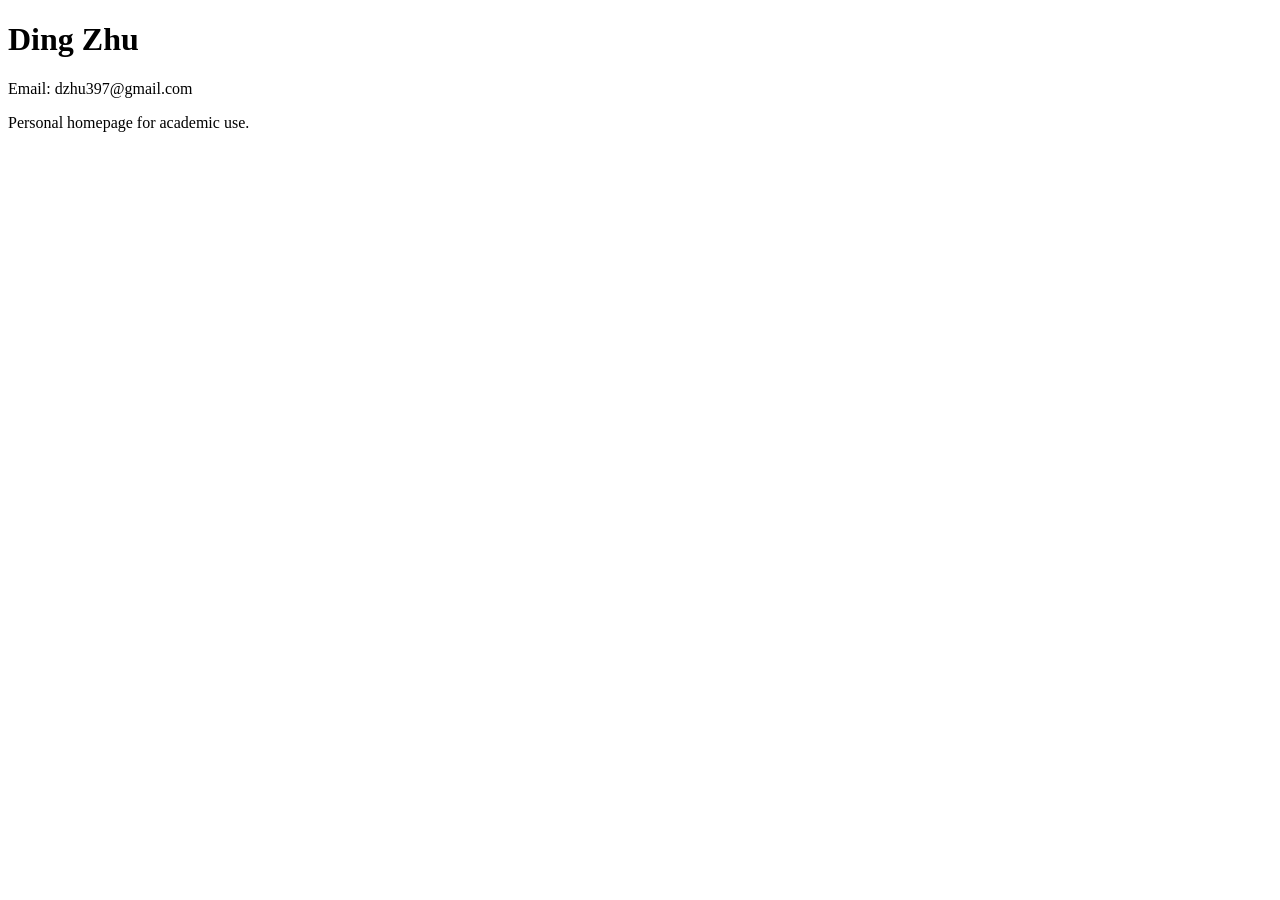
==== index.html @ 54dc3f66 "feat:个人页面优化" ====
<!DOCTYPE html>
<html>
<head>
  <meta charset="utf-8">
  <title>Ding Zhu</title>
</head>
<body>
  <h1>Ding Zhu</h1>
  <p>Email: dzhu397@gmail.com</p>
  <p>Personal homepage for academic use.</p>
</body>
</html>
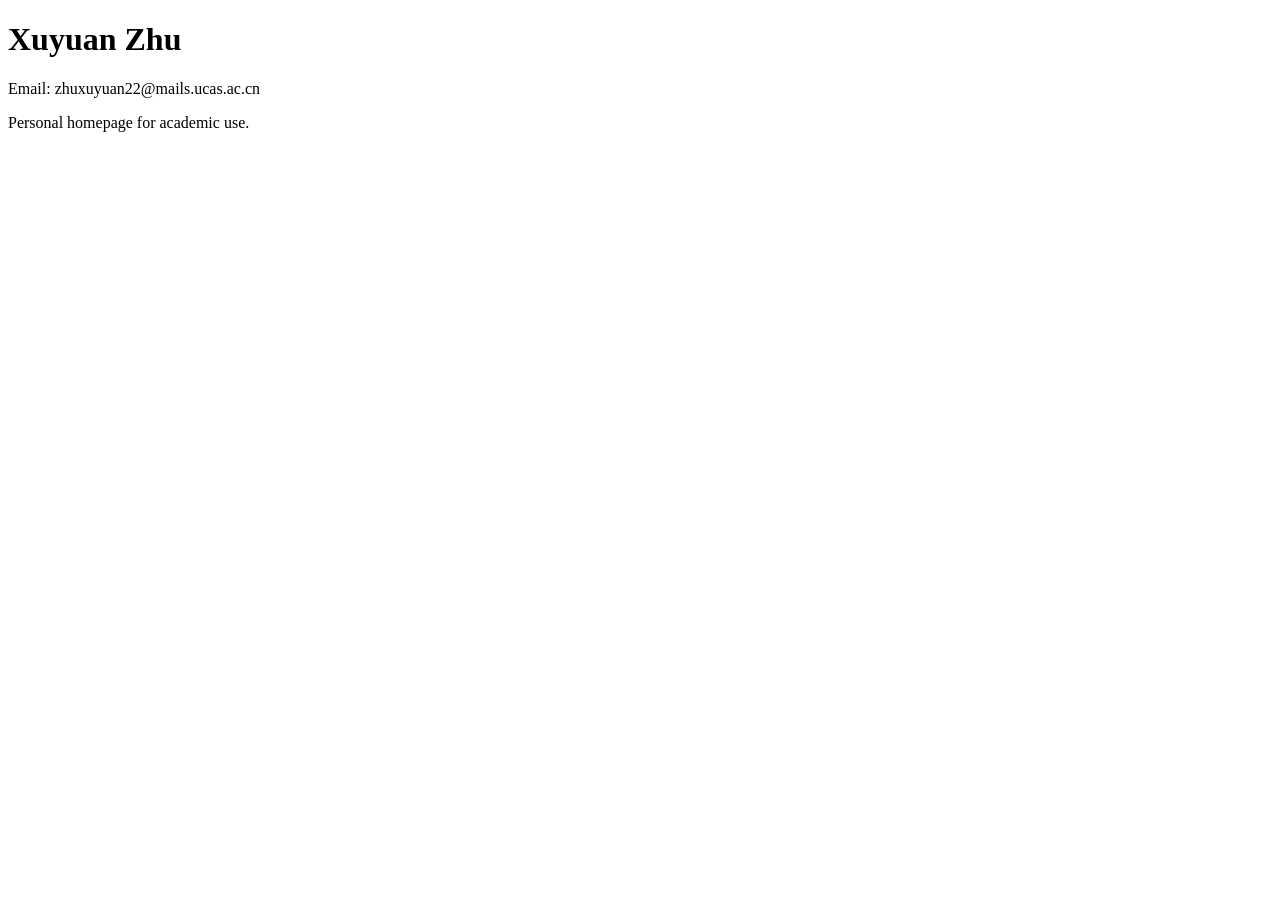
==== commit 743026a6: "feat:个人页面修改" ====
--- a/index.html
+++ b/index.html
@@ -2,11 +2,11 @@
 <html>
 <head>
   <meta charset="utf-8">
-  <title>Ding Zhu</title>
+  <title>Xuyuan Zhu</title>
 </head>
 <body>
-  <h1>Ding Zhu</h1>
-  <p>Email: dzhu397@gmail.com</p>
+  <h1>Xuyuan Zhu</h1>
+  <p>Email: zhuxuyuan22@mails.ucas.ac.cn</p>
   <p>Personal homepage for academic use.</p>
 </body>
 </html>
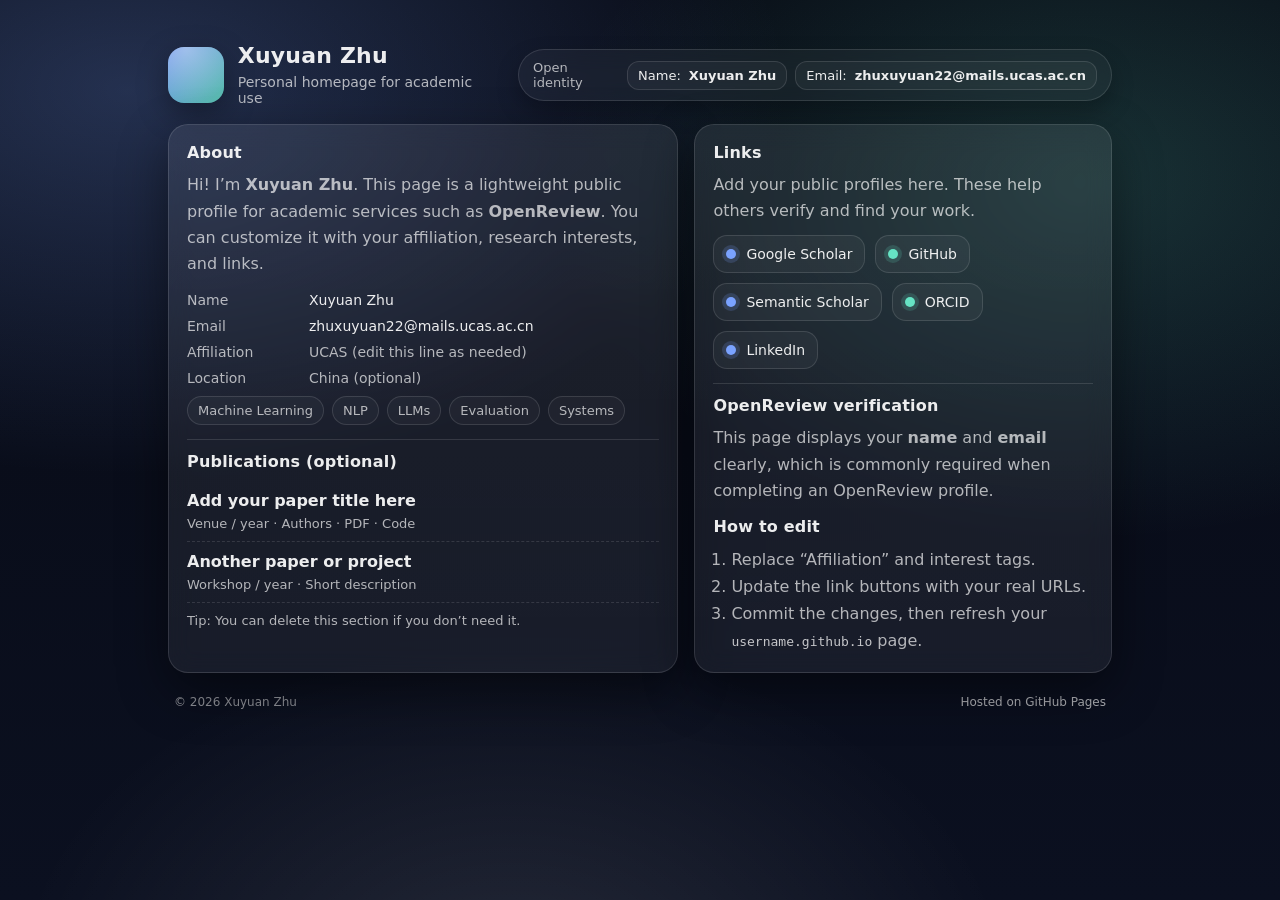
==== commit 88c71896: "feat:个人页面美化" ====
--- a/index.html
+++ b/index.html
@@ -1,12 +1,333 @@
 <!DOCTYPE html>
-<html>
+<html lang="en">
 <head>
-  <meta charset="utf-8">
+  <meta charset="utf-8" />
+  <meta name="viewport" content="width=device-width, initial-scale=1" />
   <title>Xuyuan Zhu</title>
+  <meta name="description" content="Xuyuan Zhu — personal academic homepage." />
+
+  <style>
+    :root{
+      --bg: #0b1020;
+      --card: rgba(255,255,255,.08);
+      --card2: rgba(255,255,255,.06);
+      --text: rgba(255,255,255,.92);
+      --muted: rgba(255,255,255,.68);
+      --line: rgba(255,255,255,.12);
+      --accent: #7aa2ff;
+      --accent2:#66e3c4;
+      --shadow: 0 18px 50px rgba(0,0,0,.45);
+      --radius: 20px;
+      --maxw: 980px;
+    }
+
+    *{ box-sizing:border-box; }
+    html,body{ height:100%; }
+    body{
+      margin:0;
+      font-family: ui-sans-serif, system-ui, -apple-system, Segoe UI, Roboto, Helvetica, Arial, "Apple Color Emoji","Segoe UI Emoji";
+      color: var(--text);
+      background:
+        radial-gradient(1200px 700px at 10% 10%, rgba(122,162,255,.25), transparent 55%),
+        radial-gradient(900px 600px at 85% 20%, rgba(102,227,196,.18), transparent 60%),
+        radial-gradient(1000px 700px at 40% 110%, rgba(255,255,255,.10), transparent 50%),
+        linear-gradient(180deg, #070a14, var(--bg));
+      overflow-x:hidden;
+    }
+
+    a{ color:inherit; text-decoration:none; }
+    a:hover{ text-decoration:underline; }
+
+    .wrap{
+      max-width: var(--maxw);
+      margin: 0 auto;
+      padding: 44px 18px 56px;
+    }
+
+    header{
+      display:flex;
+      gap:18px;
+      align-items:center;
+      justify-content:space-between;
+      margin-bottom: 18px;
+    }
+
+    .brand{
+      display:flex;
+      gap:14px;
+      align-items:center;
+      min-width: 0;
+    }
+
+    .avatar{
+      width:56px; height:56px;
+      border-radius: 16px;
+      background: linear-gradient(135deg, rgba(122,162,255,.9), rgba(102,227,196,.8));
+      box-shadow: 0 10px 30px rgba(0,0,0,.35);
+      position:relative;
+      overflow:hidden;
+    }
+    .avatar::after{
+      content:"";
+      position:absolute; inset:-40%;
+      background: radial-gradient(circle at 30% 30%, rgba(255,255,255,.35), transparent 55%);
+      transform: rotate(25deg);
+    }
+
+    .nameblock{ min-width:0; }
+    .nameblock h1{
+      font-size: 22px;
+      line-height:1.1;
+      margin:0;
+      letter-spacing:.2px;
+      white-space:nowrap;
+      overflow:hidden;
+      text-overflow:ellipsis;
+    }
+    .nameblock p{
+      margin:6px 0 0;
+      color: var(--muted);
+      font-size: 14px;
+    }
+
+    .pill{
+      display:inline-flex;
+      gap:8px;
+      align-items:center;
+      padding:10px 14px;
+      border:1px solid var(--line);
+      background: rgba(255,255,255,.04);
+      border-radius: 999px;
+      box-shadow: 0 10px 22px rgba(0,0,0,.25);
+      backdrop-filter: blur(10px);
+      font-size: 13px;
+      color: var(--muted);
+    }
+
+    .grid{
+      display:grid;
+      grid-template-columns: 1.1fr .9fr;
+      gap:16px;
+      margin-top: 18px;
+    }
+
+    .card{
+      background: linear-gradient(180deg, var(--card), var(--card2));
+      border: 1px solid var(--line);
+      border-radius: var(--radius);
+      box-shadow: var(--shadow);
+      padding: 18px;
+      backdrop-filter: blur(12px);
+    }
+
+    .card h2{
+      margin:0 0 10px;
+      font-size: 16px;
+      letter-spacing:.2px;
+    }
+
+    .muted{ color: var(--muted); }
+
+    .kvs{
+      display:grid;
+      grid-template-columns: 110px 1fr;
+      gap:10px 12px;
+      margin-top: 10px;
+      font-size: 14px;
+    }
+
+    .kvs .k{
+      color: var(--muted);
+    }
+
+    .kbd{
+      display:inline-flex;
+      align-items:center;
+      gap:8px;
+      padding:6px 10px;
+      border:1px solid var(--line);
+      border-radius: 12px;
+      background: rgba(255,255,255,.04);
+      font-size: 13px;
+      color: var(--text);
+      white-space:nowrap;
+    }
+
+    .btns{
+      display:flex;
+      flex-wrap:wrap;
+      gap:10px;
+      margin-top: 12px;
+    }
+    .btn{
+      display:inline-flex;
+      align-items:center;
+      gap:10px;
+      padding:10px 12px;
+      border-radius: 14px;
+      border: 1px solid var(--line);
+      background: rgba(255,255,255,.04);
+      transition: transform .08s ease, background .2s ease;
+      font-size: 14px;
+    }
+    .btn:hover{
+      transform: translateY(-1px);
+      background: rgba(255,255,255,.07);
+      text-decoration:none;
+    }
+    .dot{
+      width:10px;height:10px;border-radius:999px;
+      background: var(--accent);
+      box-shadow: 0 0 0 4px rgba(122,162,255,.18);
+    }
+    .dot.g{ background: var(--accent2); box-shadow: 0 0 0 4px rgba(102,227,196,.16); }
+
+    .tags{
+      display:flex;
+      flex-wrap:wrap;
+      gap:8px;
+      margin-top: 10px;
+    }
+    .tag{
+      padding:6px 10px;
+      border: 1px solid var(--line);
+      border-radius: 999px;
+      background: rgba(255,255,255,.03);
+      font-size: 13px;
+      color: var(--muted);
+    }
+
+    .pubs{
+      margin-top: 14px;
+      padding-top: 12px;
+      border-top: 1px solid var(--line);
+    }
+    .pub{
+      padding:10px 0;
+      border-bottom: 1px dashed rgba(255,255,255,.12);
+    }
+    .pub:last-child{ border-bottom:none; }
+    .pub .t{ font-weight: 600; }
+    .pub .m{ color: var(--muted); font-size: 13px; margin-top: 6px; }
+
+    footer{
+      margin-top: 18px;
+      display:flex;
+      justify-content:space-between;
+      gap:10px;
+      color: rgba(255,255,255,.55);
+      font-size: 12px;
+      padding: 4px 6px;
+    }
+
+    @media (max-width: 860px){
+      .grid{ grid-template-columns: 1fr; }
+      header{ flex-direction:column; align-items:flex-start; }
+      .pill{ width:100%; justify-content:space-between; }
+    }
+  </style>
 </head>
+
 <body>
-  <h1>Xuyuan Zhu</h1>
-  <p>Email: zhuxuyuan22@mails.ucas.ac.cn</p>
-  <p>Personal homepage for academic use.</p>
+  <div class="wrap">
+    <header>
+      <div class="brand">
+        <div class="avatar" aria-hidden="true"></div>
+        <div class="nameblock">
+          <h1>Xuyuan Zhu</h1>
+          <p class="muted">Personal homepage for academic use</p>
+        </div>
+      </div>
+
+      <div class="pill" title="Public identity info (useful for OpenReview verification)">
+        <span>Open identity</span>
+        <span class="kbd">Name: <strong>Xuyuan Zhu</strong></span>
+        <span class="kbd">Email: <strong>zhuxuyuan22@mails.ucas.ac.cn</strong></span>
+      </div>
+    </header>
+
+    <section class="grid">
+      <div class="card">
+        <h2>About</h2>
+        <p class="muted" style="margin:0; line-height:1.65;">
+          Hi! I’m <strong>Xuyuan Zhu</strong>. This page is a lightweight public profile for academic
+          services such as <strong>OpenReview</strong>. You can customize it with your affiliation,
+          research interests, and links.
+        </p>
+
+        <div class="kvs" style="margin-top:14px;">
+          <div class="k">Name</div><div> Xuyuan Zhu</div>
+          <div class="k">Email</div><div><a href="mailto:zhuxuyuan22@mails.ucas.ac.cn">zhuxuyuan22@mails.ucas.ac.cn</a></div>
+          <div class="k">Affiliation</div><div class="muted">UCAS (edit this line as needed)</div>
+          <div class="k">Location</div><div class="muted">China (optional)</div>
+        </div>
+
+        <div class="tags" aria-label="Research interests">
+          <span class="tag">Machine Learning</span>
+          <span class="tag">NLP</span>
+          <span class="tag">LLMs</span>
+          <span class="tag">Evaluation</span>
+          <span class="tag">Systems</span>
+        </div>
+
+        <div class="pubs">
+          <h2 style="margin:0 0 10px;">Publications (optional)</h2>
+          <div class="pub">
+            <div class="t">Add your paper title here</div>
+            <div class="m">Venue / year · Authors · <a href="#" onclick="return false;">PDF</a> · <a href="#" onclick="return false;">Code</a></div>
+          </div>
+          <div class="pub">
+            <div class="t">Another paper or project</div>
+            <div class="m">Workshop / year · Short description</div>
+          </div>
+          <p class="muted" style="margin:10px 0 0; font-size:13px;">
+            Tip: You can delete this section if you don’t need it.
+          </p>
+        </div>
+      </div>
+
+      <div class="card">
+        <h2>Links</h2>
+        <p class="muted" style="margin:0 0 10px; line-height:1.6;">
+          Add your public profiles here. These help others verify and find your work.
+        </p>
+
+        <div class="btns">
+          <!-- Replace # with your real links -->
+          <a class="btn" href="#" onclick="return false;"><span class="dot"></span> Google Scholar</a>
+          <a class="btn" href="#" onclick="return false;"><span class="dot g"></span> GitHub</a>
+          <a class="btn" href="#" onclick="return false;"><span class="dot"></span> Semantic Scholar</a>
+          <a class="btn" href="#" onclick="return false;"><span class="dot g"></span> ORCID</a>
+          <a class="btn" href="#" onclick="return false;"><span class="dot"></span> LinkedIn</a>
+        </div>
+
+        <div style="margin-top:14px; border-top:1px solid var(--line); padding-top:12px;">
+          <h2 style="margin:0 0 10px;">OpenReview verification</h2>
+          <p class="muted" style="margin:0; line-height:1.65;">
+            This page displays your <strong>name</strong> and <strong>email</strong> clearly, which is commonly
+            required when completing an OpenReview profile.
+          </p>
+        </div>
+
+        <div style="margin-top:12px;">
+          <h2 style="margin:0 0 10px;">How to edit</h2>
+          <ol class="muted" style="margin:0; padding-left:18px; line-height:1.7;">
+            <li>Replace “Affiliation” and interest tags.</li>
+            <li>Update the link buttons with your real URLs.</li>
+            <li>Commit the changes, then refresh your <code style="color:rgba(255,255,255,.75)">username.github.io</code> page.</li>
+          </ol>
+        </div>
+      </div>
+    </section>
+
+    <footer>
+      <div>© <span id="y"></span> Xuyuan Zhu</div>
+      <div class="muted">Hosted on GitHub Pages</div>
+    </footer>
+  </div>
+
+  <script>
+    document.getElementById("y").textContent = new Date().getFullYear();
+  </script>
 </body>
 </html>
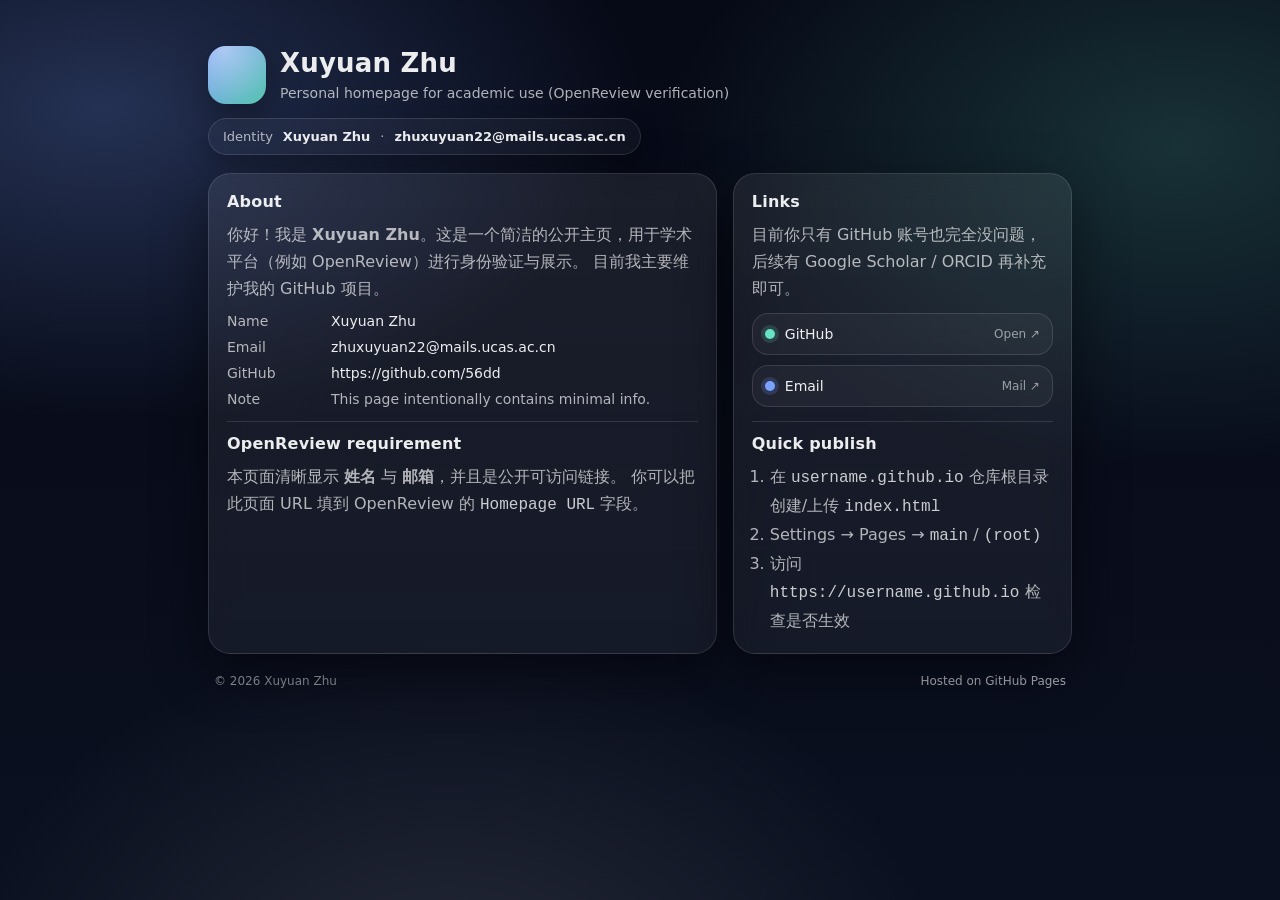
==== commit f2ecdfdc: "feat:个人页面优化" ====
--- a/index.html
+++ b/index.html
@@ -1,329 +1,287 @@
 <!DOCTYPE html>
-<html lang="en">
+<html lang="zh-CN">
 <head>
   <meta charset="utf-8" />
   <meta name="viewport" content="width=device-width, initial-scale=1" />
   <title>Xuyuan Zhu</title>
-  <meta name="description" content="Xuyuan Zhu — personal academic homepage." />
-
+  <meta name="description" content="Xuyuan Zhu — personal homepage for academic use." />
   <style>
     :root{
-      --bg: #0b1020;
-      --card: rgba(255,255,255,.08);
-      --card2: rgba(255,255,255,.06);
-      --text: rgba(255,255,255,.92);
-      --muted: rgba(255,255,255,.68);
-      --line: rgba(255,255,255,.12);
-      --accent: #7aa2ff;
+      --bg1:#060916;
+      --bg2:#0b1020;
+      --card:rgba(255,255,255,.08);
+      --card2:rgba(255,255,255,.05);
+      --line:rgba(255,255,255,.12);
+      --text:rgba(255,255,255,.92);
+      --muted:rgba(255,255,255,.68);
+      --accent:#7aa2ff;
       --accent2:#66e3c4;
-      --shadow: 0 18px 50px rgba(0,0,0,.45);
-      --radius: 20px;
-      --maxw: 980px;
-    }
-
-    *{ box-sizing:border-box; }
-    html,body{ height:100%; }
+      --shadow:0 18px 55px rgba(0,0,0,.45);
+      --radius:22px;
+      --maxw:900px;
+    }
+    *{box-sizing:border-box}
+    html,body{height:100%}
     body{
       margin:0;
-      font-family: ui-sans-serif, system-ui, -apple-system, Segoe UI, Roboto, Helvetica, Arial, "Apple Color Emoji","Segoe UI Emoji";
-      color: var(--text);
+      font-family: ui-sans-serif, system-ui, -apple-system, "Segoe UI", Roboto, Helvetica, Arial, "Apple Color Emoji","Segoe UI Emoji";
+      color:var(--text);
       background:
-        radial-gradient(1200px 700px at 10% 10%, rgba(122,162,255,.25), transparent 55%),
-        radial-gradient(900px 600px at 85% 20%, rgba(102,227,196,.18), transparent 60%),
-        radial-gradient(1000px 700px at 40% 110%, rgba(255,255,255,.10), transparent 50%),
-        linear-gradient(180deg, #070a14, var(--bg));
+        radial-gradient(900px 520px at 8% 12%, rgba(122,162,255,.26), transparent 60%),
+        radial-gradient(820px 520px at 92% 16%, rgba(102,227,196,.18), transparent 62%),
+        radial-gradient(900px 650px at 35% 110%, rgba(255,255,255,.10), transparent 55%),
+        linear-gradient(180deg, var(--bg1), var(--bg2));
       overflow-x:hidden;
     }
-
-    a{ color:inherit; text-decoration:none; }
-    a:hover{ text-decoration:underline; }
-
+    a{color:inherit;text-decoration:none}
+    a:hover{text-decoration:underline}
     .wrap{
-      max-width: var(--maxw);
-      margin: 0 auto;
-      padding: 44px 18px 56px;
-    }
-
-    header{
-      display:flex;
-      gap:18px;
+      max-width:var(--maxw);
+      margin:0 auto;
+      padding:46px 18px 60px;
+    }
+    .top{
+      display:flex;
       align-items:center;
       justify-content:space-between;
-      margin-bottom: 18px;
-    }
-
+      gap:14px;
+      margin-bottom:18px;
+      flex-wrap:wrap;
+    }
     .brand{
       display:flex;
+      align-items:center;
       gap:14px;
-      align-items:center;
-      min-width: 0;
-    }
-
+      min-width:0;
+    }
     .avatar{
-      width:56px; height:56px;
-      border-radius: 16px;
-      background: linear-gradient(135deg, rgba(122,162,255,.9), rgba(102,227,196,.8));
-      box-shadow: 0 10px 30px rgba(0,0,0,.35);
-      position:relative;
-      overflow:hidden;
-    }
-    .avatar::after{
+      width:58px;height:58px;border-radius:18px;
+      background: linear-gradient(135deg, rgba(122,162,255,.95), rgba(102,227,196,.85));
+      box-shadow: 0 12px 34px rgba(0,0,0,.35);
+      position:relative; overflow:hidden;
+      flex: 0 0 auto;
+    }
+    .avatar:after{
       content:"";
       position:absolute; inset:-40%;
-      background: radial-gradient(circle at 30% 30%, rgba(255,255,255,.35), transparent 55%);
-      transform: rotate(25deg);
-    }
-
-    .nameblock{ min-width:0; }
-    .nameblock h1{
-      font-size: 22px;
-      line-height:1.1;
+      background: radial-gradient(circle at 30% 30%, rgba(255,255,255,.42), transparent 55%);
+      transform: rotate(18deg);
+    }
+    h1{
       margin:0;
+      font-size:26px;
       letter-spacing:.2px;
+      line-height:1.15;
       white-space:nowrap;
       overflow:hidden;
       text-overflow:ellipsis;
     }
-    .nameblock p{
+    .subtitle{
       margin:6px 0 0;
-      color: var(--muted);
-      font-size: 14px;
-    }
-
-    .pill{
+      color:var(--muted);
+      font-size:14px;
+    }
+    .badge{
       display:inline-flex;
-      gap:8px;
-      align-items:center;
+      align-items:center;
+      gap:10px;
       padding:10px 14px;
       border:1px solid var(--line);
       background: rgba(255,255,255,.04);
-      border-radius: 999px;
+      border-radius:999px;
+      backdrop-filter: blur(10px);
       box-shadow: 0 10px 22px rgba(0,0,0,.25);
-      backdrop-filter: blur(10px);
-      font-size: 13px;
-      color: var(--muted);
-    }
-
+      color:var(--muted);
+      font-size:13px;
+      white-space:nowrap;
+    }
+    .badge strong{color:var(--text); font-weight:650}
     .grid{
       display:grid;
-      grid-template-columns: 1.1fr .9fr;
+      grid-template-columns: 1.2fr .8fr;
       gap:16px;
-      margin-top: 18px;
-    }
-
+      margin-top:18px;
+    }
     .card{
       background: linear-gradient(180deg, var(--card), var(--card2));
-      border: 1px solid var(--line);
-      border-radius: var(--radius);
+      border:1px solid var(--line);
+      border-radius:var(--radius);
       box-shadow: var(--shadow);
-      padding: 18px;
+      padding:18px;
       backdrop-filter: blur(12px);
     }
-
     .card h2{
       margin:0 0 10px;
-      font-size: 16px;
+      font-size:16px;
       letter-spacing:.2px;
     }
-
-    .muted{ color: var(--muted); }
-
+    .muted{color:var(--muted)}
     .kvs{
       display:grid;
-      grid-template-columns: 110px 1fr;
+      grid-template-columns: 92px 1fr;
       gap:10px 12px;
-      margin-top: 10px;
-      font-size: 14px;
-    }
-
-    .kvs .k{
-      color: var(--muted);
-    }
-
-    .kbd{
-      display:inline-flex;
-      align-items:center;
-      gap:8px;
-      padding:6px 10px;
+      font-size:14px;
+      margin-top:10px;
+    }
+    .k{color:var(--muted)}
+    .btns{
+      display:flex;
+      flex-direction:column;
+      gap:10px;
+      margin-top:10px;
+    }
+    .btn{
+      display:flex;
+      align-items:center;
+      justify-content:space-between;
+      gap:12px;
+      padding:12px 12px;
+      border-radius:16px;
       border:1px solid var(--line);
-      border-radius: 12px;
-      background: rgba(255,255,255,.04);
-      font-size: 13px;
-      color: var(--text);
-      white-space:nowrap;
-    }
-
-    .btns{
-      display:flex;
-      flex-wrap:wrap;
-      gap:10px;
-      margin-top: 12px;
-    }
-    .btn{
-      display:inline-flex;
-      align-items:center;
-      gap:10px;
-      padding:10px 12px;
-      border-radius: 14px;
-      border: 1px solid var(--line);
       background: rgba(255,255,255,.04);
       transition: transform .08s ease, background .2s ease;
-      font-size: 14px;
     }
     .btn:hover{
       transform: translateY(-1px);
       background: rgba(255,255,255,.07);
       text-decoration:none;
     }
+    .left{
+      display:flex; align-items:center; gap:10px;
+      min-width:0;
+    }
     .dot{
       width:10px;height:10px;border-radius:999px;
       background: var(--accent);
       box-shadow: 0 0 0 4px rgba(122,162,255,.18);
-    }
-    .dot.g{ background: var(--accent2); box-shadow: 0 0 0 4px rgba(102,227,196,.16); }
-
-    .tags{
-      display:flex;
-      flex-wrap:wrap;
-      gap:8px;
-      margin-top: 10px;
-    }
-    .tag{
-      padding:6px 10px;
-      border: 1px solid var(--line);
-      border-radius: 999px;
-      background: rgba(255,255,255,.03);
-      font-size: 13px;
-      color: var(--muted);
-    }
-
-    .pubs{
-      margin-top: 14px;
-      padding-top: 12px;
-      border-top: 1px solid var(--line);
-    }
-    .pub{
-      padding:10px 0;
-      border-bottom: 1px dashed rgba(255,255,255,.12);
-    }
-    .pub:last-child{ border-bottom:none; }
-    .pub .t{ font-weight: 600; }
-    .pub .m{ color: var(--muted); font-size: 13px; margin-top: 6px; }
-
-    footer{
-      margin-top: 18px;
+      flex:0 0 auto;
+    }
+    .dot.g{
+      background: var(--accent2);
+      box-shadow: 0 0 0 4px rgba(102,227,196,.16);
+    }
+    .label{
+      font-size:14px;
+      min-width:0;
+      overflow:hidden;
+      text-overflow:ellipsis;
+      white-space:nowrap;
+    }
+    .hint{
+      font-size:12px;
+      color: rgba(255,255,255,.55);
+      white-space:nowrap;
+    }
+    .footer{
+      margin-top:16px;
       display:flex;
       justify-content:space-between;
       gap:10px;
+      padding:4px 6px;
       color: rgba(255,255,255,.55);
-      font-size: 12px;
-      padding: 4px 6px;
-    }
-
+      font-size:12px;
+      flex-wrap:wrap;
+    }
+    code{
+      font-family: ui-monospace, SFMono-Regular, Menlo, Monaco, Consolas, "Liberation Mono", "Courier New", monospace;
+      color: rgba(255,255,255,.78);
+    }
     @media (max-width: 860px){
-      .grid{ grid-template-columns: 1fr; }
-      header{ flex-direction:column; align-items:flex-start; }
-      .pill{ width:100%; justify-content:space-between; }
+      .grid{grid-template-columns:1fr}
+      .badge{width:100%; justify-content:space-between}
     }
   </style>
 </head>
 
 <body>
   <div class="wrap">
-    <header>
+    <div class="top">
       <div class="brand">
         <div class="avatar" aria-hidden="true"></div>
-        <div class="nameblock">
+        <div style="min-width:0">
           <h1>Xuyuan Zhu</h1>
-          <p class="muted">Personal homepage for academic use</p>
+          <p class="subtitle">Personal homepage for academic use (OpenReview verification)</p>
         </div>
       </div>
 
-      <div class="pill" title="Public identity info (useful for OpenReview verification)">
-        <span>Open identity</span>
-        <span class="kbd">Name: <strong>Xuyuan Zhu</strong></span>
-        <span class="kbd">Email: <strong>zhuxuyuan22@mails.ucas.ac.cn</strong></span>
+      <div class="badge" title="公开身份信息（用于 OpenReview 验证）">
+        <span>Identity</span>
+        <span><strong>Xuyuan Zhu</strong></span>
+        <span class="muted">·</span>
+        <span><strong>zhuxuyuan22@mails.ucas.ac.cn</strong></span>
       </div>
-    </header>
-
-    <section class="grid">
-      <div class="card">
+    </div>
+
+    <div class="grid">
+      <section class="card">
         <h2>About</h2>
-        <p class="muted" style="margin:0; line-height:1.65;">
-          Hi! I’m <strong>Xuyuan Zhu</strong>. This page is a lightweight public profile for academic
-          services such as <strong>OpenReview</strong>. You can customize it with your affiliation,
-          research interests, and links.
+        <p class="muted" style="margin:0; line-height:1.7;">
+          你好！我是 <strong>Xuyuan Zhu</strong>。这是一个简洁的公开主页，用于学术平台（例如 OpenReview）进行身份验证与展示。
+          目前我主要维护我的 GitHub 项目。
         </p>
 
-        <div class="kvs" style="margin-top:14px;">
-          <div class="k">Name</div><div> Xuyuan Zhu</div>
-          <div class="k">Email</div><div><a href="mailto:zhuxuyuan22@mails.ucas.ac.cn">zhuxuyuan22@mails.ucas.ac.cn</a></div>
-          <div class="k">Affiliation</div><div class="muted">UCAS (edit this line as needed)</div>
-          <div class="k">Location</div><div class="muted">China (optional)</div>
-        </div>
-
-        <div class="tags" aria-label="Research interests">
-          <span class="tag">Machine Learning</span>
-          <span class="tag">NLP</span>
-          <span class="tag">LLMs</span>
-          <span class="tag">Evaluation</span>
-          <span class="tag">Systems</span>
-        </div>
-
-        <div class="pubs">
-          <h2 style="margin:0 0 10px;">Publications (optional)</h2>
-          <div class="pub">
-            <div class="t">Add your paper title here</div>
-            <div class="m">Venue / year · Authors · <a href="#" onclick="return false;">PDF</a> · <a href="#" onclick="return false;">Code</a></div>
-          </div>
-          <div class="pub">
-            <div class="t">Another paper or project</div>
-            <div class="m">Workshop / year · Short description</div>
-          </div>
-          <p class="muted" style="margin:10px 0 0; font-size:13px;">
-            Tip: You can delete this section if you don’t need it.
+        <div class="kvs">
+          <div class="k">Name</div>
+          <div>Xuyuan Zhu</div>
+
+          <div class="k">Email</div>
+          <div><a href="mailto:zhuxuyuan22@mails.ucas.ac.cn">zhuxuyuan22@mails.ucas.ac.cn</a></div>
+
+          <div class="k">GitHub</div>
+          <div><a href="https://github.com/56dd" target="_blank" rel="noopener noreferrer">https://github.com/56dd</a></div>
+
+          <div class="k">Note</div>
+          <div class="muted">This page intentionally contains minimal info.</div>
+        </div>
+
+        <div style="margin-top:14px; border-top:1px solid var(--line); padding-top:12px;">
+          <h2 style="margin:0 0 10px;">OpenReview requirement</h2>
+          <p class="muted" style="margin:0; line-height:1.7;">
+            本页面清晰显示 <strong>姓名</strong> 与 <strong>邮箱</strong>，并且是公开可访问链接。
+            你可以把此页面 URL 填到 OpenReview 的 <code>Homepage URL</code> 字段。
           </p>
         </div>
-      </div>
-
-      <div class="card">
+      </section>
+
+      <aside class="card">
         <h2>Links</h2>
-        <p class="muted" style="margin:0 0 10px; line-height:1.6;">
-          Add your public profiles here. These help others verify and find your work.
+        <p class="muted" style="margin:0 0 10px; line-height:1.7;">
+          目前你只有 GitHub 账号也完全没问题，后续有 Google Scholar / ORCID 再补充即可。
         </p>
 
         <div class="btns">
-          <!-- Replace # with your real links -->
-          <a class="btn" href="#" onclick="return false;"><span class="dot"></span> Google Scholar</a>
-          <a class="btn" href="#" onclick="return false;"><span class="dot g"></span> GitHub</a>
-          <a class="btn" href="#" onclick="return false;"><span class="dot"></span> Semantic Scholar</a>
-          <a class="btn" href="#" onclick="return false;"><span class="dot g"></span> ORCID</a>
-          <a class="btn" href="#" onclick="return false;"><span class="dot"></span> LinkedIn</a>
+          <a class="btn" href="https://github.com/56dd" target="_blank" rel="noopener noreferrer">
+            <span class="left">
+              <span class="dot g" aria-hidden="true"></span>
+              <span class="label">GitHub</span>
+            </span>
+            <span class="hint">Open ↗</span>
+          </a>
+
+          <a class="btn" href="mailto:zhuxuyuan22@mails.ucas.ac.cn">
+            <span class="left">
+              <span class="dot" aria-hidden="true"></span>
+              <span class="label">Email</span>
+            </span>
+            <span class="hint">Mail ↗</span>
+          </a>
         </div>
 
         <div style="margin-top:14px; border-top:1px solid var(--line); padding-top:12px;">
-          <h2 style="margin:0 0 10px;">OpenReview verification</h2>
-          <p class="muted" style="margin:0; line-height:1.65;">
-            This page displays your <strong>name</strong> and <strong>email</strong> clearly, which is commonly
-            required when completing an OpenReview profile.
-          </p>
-        </div>
-
-        <div style="margin-top:12px;">
-          <h2 style="margin:0 0 10px;">How to edit</h2>
-          <ol class="muted" style="margin:0; padding-left:18px; line-height:1.7;">
-            <li>Replace “Affiliation” and interest tags.</li>
-            <li>Update the link buttons with your real URLs.</li>
-            <li>Commit the changes, then refresh your <code style="color:rgba(255,255,255,.75)">username.github.io</code> page.</li>
+          <h2 style="margin:0 0 10px;">Quick publish</h2>
+          <ol class="muted" style="margin:0; padding-left:18px; line-height:1.75;">
+            <li>在 <code>username.github.io</code> 仓库根目录创建/上传 <code>index.html</code></li>
+            <li>Settings → Pages → <code>main</code> / <code>(root)</code></li>
+            <li>访问 <code>https://username.github.io</code> 检查是否生效</li>
           </ol>
         </div>
-      </div>
-    </section>
-
-    <footer>
+      </aside>
+    </div>
+
+    <div class="footer">
       <div>© <span id="y"></span> Xuyuan Zhu</div>
       <div class="muted">Hosted on GitHub Pages</div>
-    </footer>
+    </div>
   </div>
 
   <script>
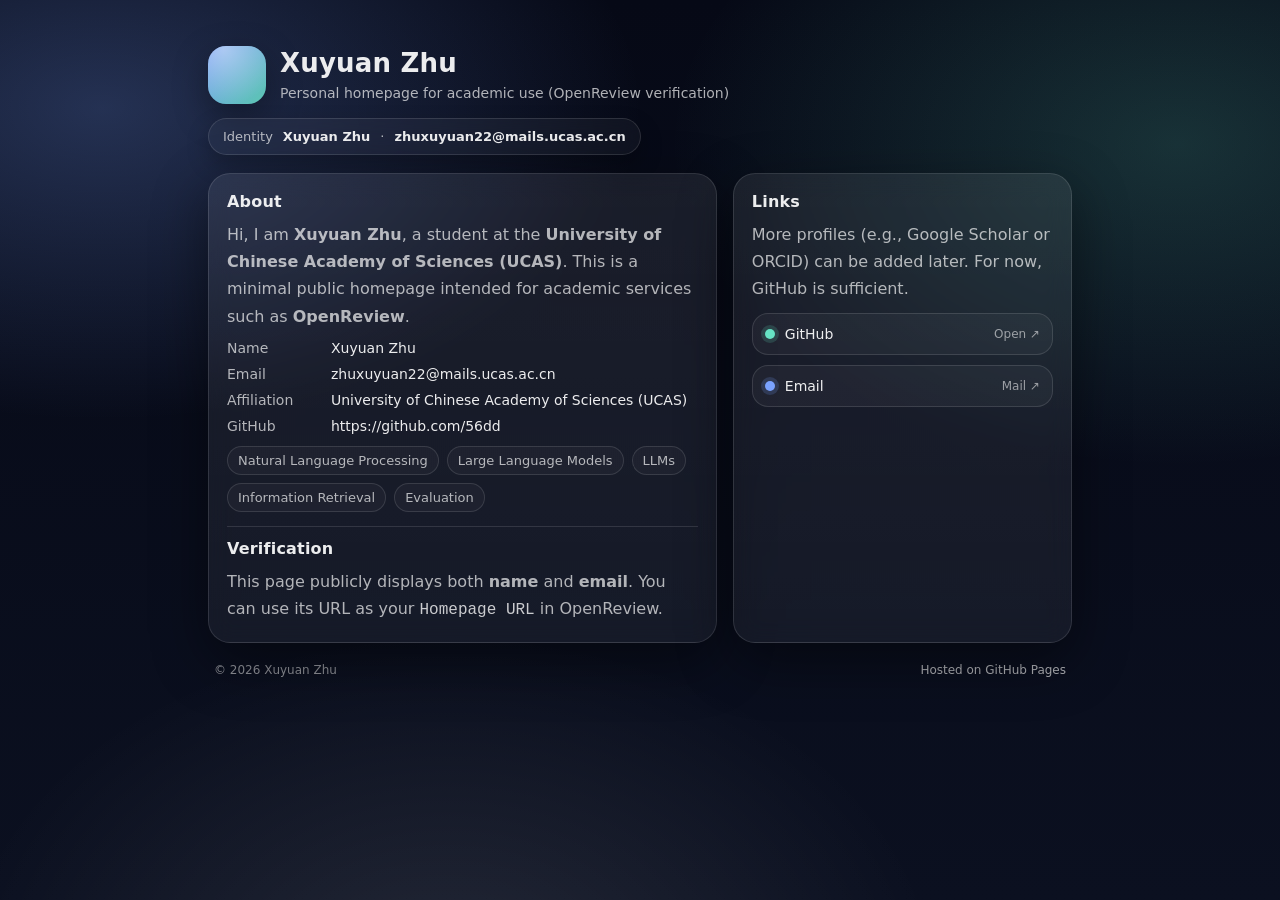
==== commit 6e2441c3: "feat:个人页面" ====
--- a/index.html
+++ b/index.html
@@ -1,5 +1,5 @@
 <!DOCTYPE html>
-<html lang="zh-CN">
+<html lang="en">
 <head>
   <meta charset="utf-8" />
   <meta name="viewport" content="width=device-width, initial-scale=1" />
@@ -172,6 +172,20 @@
       color: rgba(255,255,255,.55);
       white-space:nowrap;
     }
+    .tags{
+      display:flex;
+      flex-wrap:wrap;
+      gap:8px;
+      margin-top:12px;
+    }
+    .tag{
+      padding:6px 10px;
+      border:1px solid var(--line);
+      border-radius:999px;
+      background: rgba(255,255,255,.03);
+      font-size:13px;
+      color:var(--muted);
+    }
     .footer{
       margin-top:16px;
       display:flex;
@@ -204,7 +218,7 @@
         </div>
       </div>
 
-      <div class="badge" title="公开身份信息（用于 OpenReview 验证）">
+      <div class="badge" title="Public identity for verification">
         <span>Identity</span>
         <span><strong>Xuyuan Zhu</strong></span>
         <span class="muted">·</span>
@@ -216,8 +230,8 @@
       <section class="card">
         <h2>About</h2>
         <p class="muted" style="margin:0; line-height:1.7;">
-          你好！我是 <strong>Xuyuan Zhu</strong>。这是一个简洁的公开主页，用于学术平台（例如 OpenReview）进行身份验证与展示。
-          目前我主要维护我的 GitHub 项目。
+          Hi, I am <strong>Xuyuan Zhu</strong>, a student at the <strong>University of Chinese Academy of Sciences (UCAS)</strong>.
+          This is a minimal public homepage intended for academic services such as <strong>OpenReview</strong>.
         </p>
 
         <div class="kvs">
@@ -227,18 +241,26 @@
           <div class="k">Email</div>
           <div><a href="mailto:zhuxuyuan22@mails.ucas.ac.cn">zhuxuyuan22@mails.ucas.ac.cn</a></div>
 
+          <div class="k">Affiliation</div>
+          <div>University of Chinese Academy of Sciences (UCAS)</div>
+
           <div class="k">GitHub</div>
           <div><a href="https://github.com/56dd" target="_blank" rel="noopener noreferrer">https://github.com/56dd</a></div>
-
-          <div class="k">Note</div>
-          <div class="muted">This page intentionally contains minimal info.</div>
+        </div>
+
+        <div class="tags" aria-label="Interests">
+          <span class="tag">Natural Language Processing</span>
+          <span class="tag">Large Language Models</span>
+          <span class="tag">LLMs</span>
+          <span class="tag">Information Retrieval</span>
+          <span class="tag">Evaluation</span>
         </div>
 
         <div style="margin-top:14px; border-top:1px solid var(--line); padding-top:12px;">
-          <h2 style="margin:0 0 10px;">OpenReview requirement</h2>
+          <h2 style="margin:0 0 10px;">Verification</h2>
           <p class="muted" style="margin:0; line-height:1.7;">
-            本页面清晰显示 <strong>姓名</strong> 与 <strong>邮箱</strong>，并且是公开可访问链接。
-            你可以把此页面 URL 填到 OpenReview 的 <code>Homepage URL</code> 字段。
+            This page publicly displays both <strong>name</strong> and <strong>email</strong>.
+            You can use its URL as your <code>Homepage URL</code> in OpenReview.
           </p>
         </div>
       </section>
@@ -246,7 +268,7 @@
       <aside class="card">
         <h2>Links</h2>
         <p class="muted" style="margin:0 0 10px; line-height:1.7;">
-          目前你只有 GitHub 账号也完全没问题，后续有 Google Scholar / ORCID 再补充即可。
+          More profiles (e.g., Google Scholar or ORCID) can be added later. For now, GitHub is sufficient.
         </p>
 
         <div class="btns">
@@ -266,15 +288,6 @@
             <span class="hint">Mail ↗</span>
           </a>
         </div>
-
-        <div style="margin-top:14px; border-top:1px solid var(--line); padding-top:12px;">
-          <h2 style="margin:0 0 10px;">Quick publish</h2>
-          <ol class="muted" style="margin:0; padding-left:18px; line-height:1.75;">
-            <li>在 <code>username.github.io</code> 仓库根目录创建/上传 <code>index.html</code></li>
-            <li>Settings → Pages → <code>main</code> / <code>(root)</code></li>
-            <li>访问 <code>https://username.github.io</code> 检查是否生效</li>
-          </ol>
-        </div>
       </aside>
     </div>
 
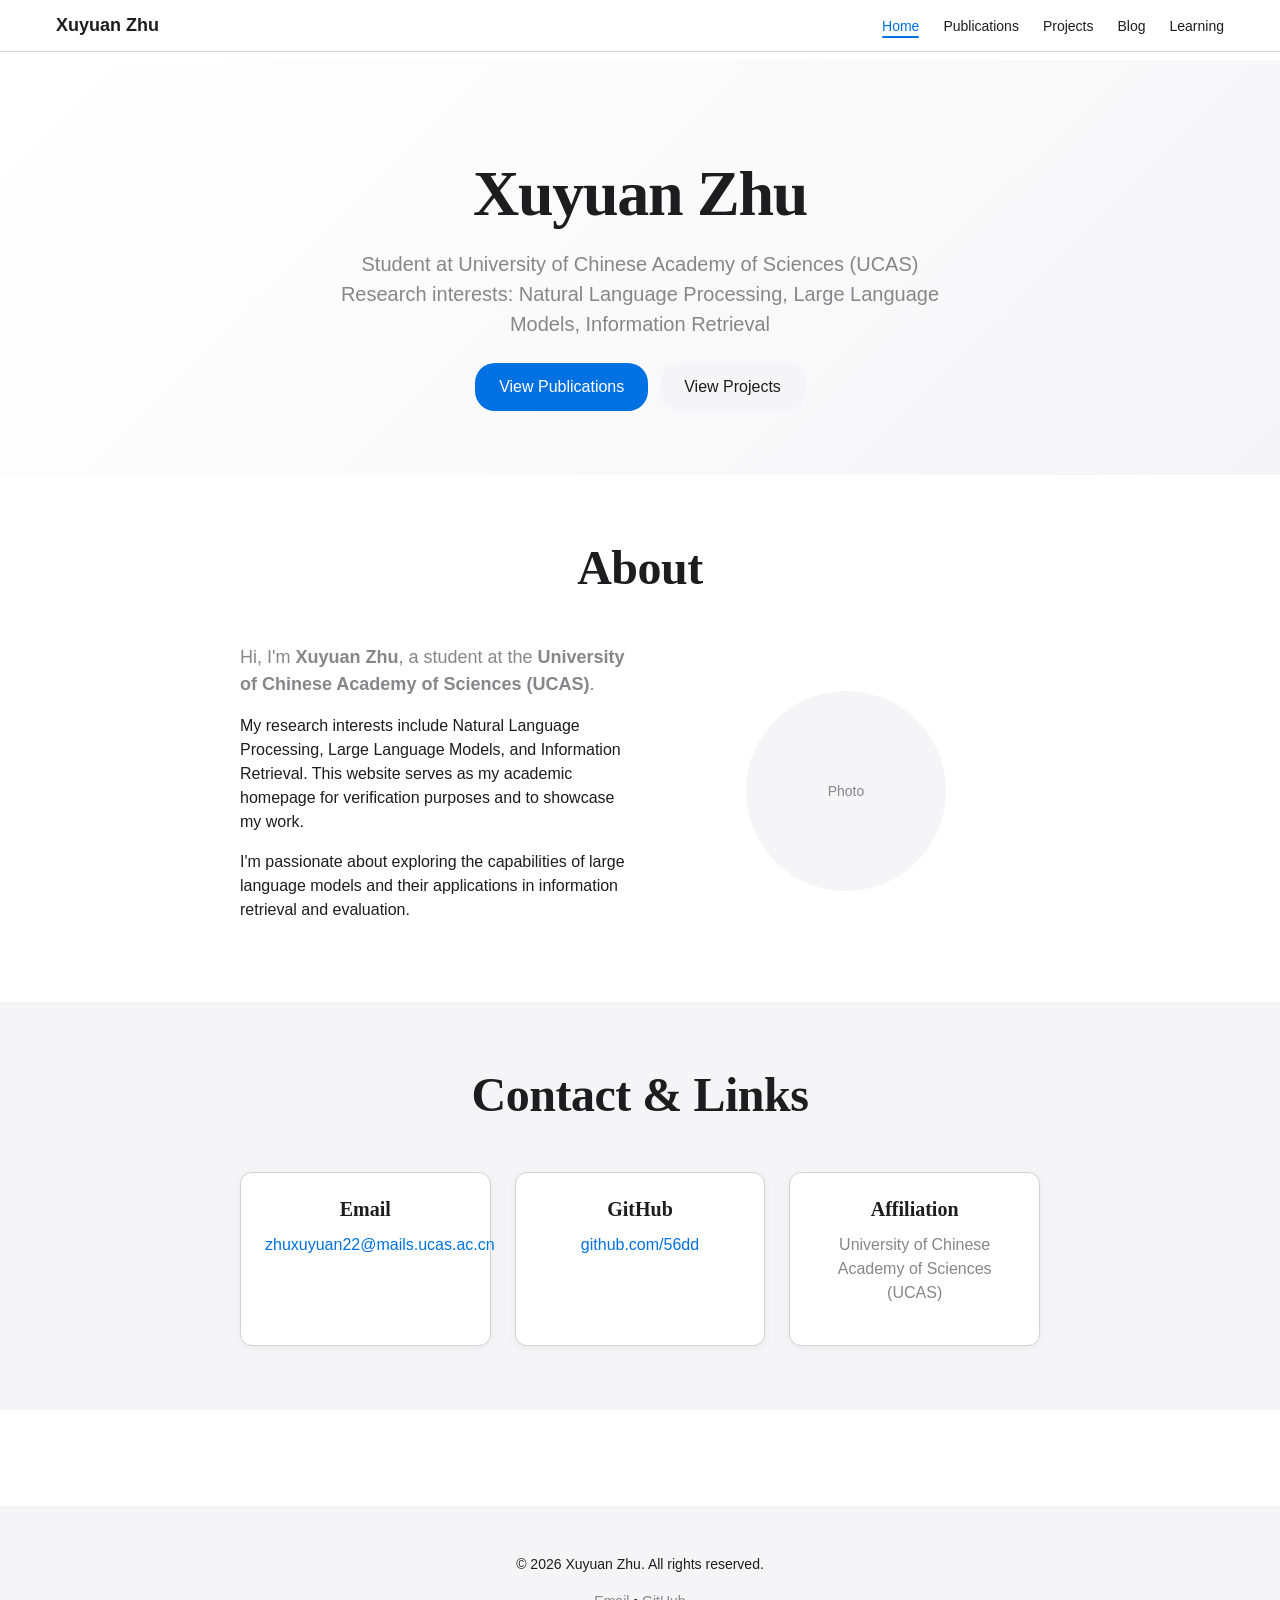
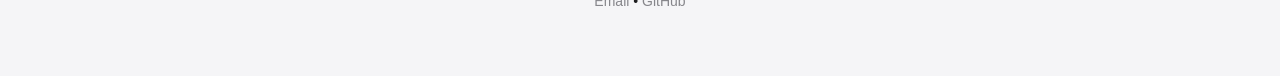
==== commit fededa35: "feat:将页面做的更精致" ====
--- a/index.html
+++ b/index.html
@@ -3,302 +3,598 @@
 <head>
   <meta charset="utf-8" />
   <meta name="viewport" content="width=device-width, initial-scale=1" />
-  <title>Xuyuan Zhu</title>
-  <meta name="description" content="Xuyuan Zhu — personal homepage for academic use." />
+  <title>Xuyuan Zhu - Personal Website</title>
+  <meta name="description" content="Personal website of Xuyuan Zhu - researcher in Natural Language Processing and Large Language Models" />
+
   <style>
-    :root{
-      --bg1:#060916;
-      --bg2:#0b1020;
-      --card:rgba(255,255,255,.08);
-      --card2:rgba(255,255,255,.05);
-      --line:rgba(255,255,255,.12);
-      --text:rgba(255,255,255,.92);
-      --muted:rgba(255,255,255,.68);
-      --accent:#7aa2ff;
-      --accent2:#66e3c4;
-      --shadow:0 18px 55px rgba(0,0,0,.45);
-      --radius:22px;
-      --maxw:900px;
-    }
-    *{box-sizing:border-box}
-    html,body{height:100%}
-    body{
-      margin:0;
-      font-family: ui-sans-serif, system-ui, -apple-system, "Segoe UI", Roboto, Helvetica, Arial, "Apple Color Emoji","Segoe UI Emoji";
-      color:var(--text);
-      background:
-        radial-gradient(900px 520px at 8% 12%, rgba(122,162,255,.26), transparent 60%),
-        radial-gradient(820px 520px at 92% 16%, rgba(102,227,196,.18), transparent 62%),
-        radial-gradient(900px 650px at 35% 110%, rgba(255,255,255,.10), transparent 55%),
-        linear-gradient(180deg, var(--bg1), var(--bg2));
-      overflow-x:hidden;
-    }
-    a{color:inherit;text-decoration:none}
-    a:hover{text-decoration:underline}
-    .wrap{
-      max-width:var(--maxw);
-      margin:0 auto;
-      padding:46px 18px 60px;
-    }
-    .top{
-      display:flex;
-      align-items:center;
-      justify-content:space-between;
-      gap:14px;
-      margin-bottom:18px;
-      flex-wrap:wrap;
-    }
-    .brand{
-      display:flex;
-      align-items:center;
-      gap:14px;
-      min-width:0;
-    }
-    .avatar{
-      width:58px;height:58px;border-radius:18px;
-      background: linear-gradient(135deg, rgba(122,162,255,.95), rgba(102,227,196,.85));
-      box-shadow: 0 12px 34px rgba(0,0,0,.35);
-      position:relative; overflow:hidden;
-      flex: 0 0 auto;
-    }
-    .avatar:after{
-      content:"";
-      position:absolute; inset:-40%;
-      background: radial-gradient(circle at 30% 30%, rgba(255,255,255,.42), transparent 55%);
-      transform: rotate(18deg);
-    }
-    h1{
-      margin:0;
-      font-size:26px;
-      letter-spacing:.2px;
-      line-height:1.15;
-      white-space:nowrap;
-      overflow:hidden;
-      text-overflow:ellipsis;
-    }
-    .subtitle{
-      margin:6px 0 0;
-      color:var(--muted);
-      font-size:14px;
-    }
-    .badge{
-      display:inline-flex;
-      align-items:center;
-      gap:10px;
-      padding:10px 14px;
-      border:1px solid var(--line);
-      background: rgba(255,255,255,.04);
-      border-radius:999px;
-      backdrop-filter: blur(10px);
-      box-shadow: 0 10px 22px rgba(0,0,0,.25);
-      color:var(--muted);
-      font-size:13px;
-      white-space:nowrap;
-    }
-    .badge strong{color:var(--text); font-weight:650}
-    .grid{
-      display:grid;
-      grid-template-columns: 1.2fr .8fr;
-      gap:16px;
-      margin-top:18px;
-    }
-    .card{
-      background: linear-gradient(180deg, var(--card), var(--card2));
-      border:1px solid var(--line);
-      border-radius:var(--radius);
-      box-shadow: var(--shadow);
-      padding:18px;
-      backdrop-filter: blur(12px);
-    }
-    .card h2{
-      margin:0 0 10px;
-      font-size:16px;
-      letter-spacing:.2px;
-    }
-    .muted{color:var(--muted)}
-    .kvs{
-      display:grid;
-      grid-template-columns: 92px 1fr;
-      gap:10px 12px;
-      font-size:14px;
-      margin-top:10px;
-    }
-    .k{color:var(--muted)}
-    .btns{
-      display:flex;
-      flex-direction:column;
-      gap:10px;
-      margin-top:10px;
-    }
-    .btn{
-      display:flex;
-      align-items:center;
-      justify-content:space-between;
-      gap:12px;
-      padding:12px 12px;
-      border-radius:16px;
-      border:1px solid var(--line);
-      background: rgba(255,255,255,.04);
-      transition: transform .08s ease, background .2s ease;
-    }
-    .btn:hover{
-      transform: translateY(-1px);
-      background: rgba(255,255,255,.07);
-      text-decoration:none;
-    }
-    .left{
-      display:flex; align-items:center; gap:10px;
-      min-width:0;
-    }
-    .dot{
-      width:10px;height:10px;border-radius:999px;
-      background: var(--accent);
-      box-shadow: 0 0 0 4px rgba(122,162,255,.18);
-      flex:0 0 auto;
-    }
-    .dot.g{
-      background: var(--accent2);
-      box-shadow: 0 0 0 4px rgba(102,227,196,.16);
-    }
-    .label{
-      font-size:14px;
-      min-width:0;
-      overflow:hidden;
-      text-overflow:ellipsis;
-      white-space:nowrap;
-    }
-    .hint{
-      font-size:12px;
-      color: rgba(255,255,255,.55);
-      white-space:nowrap;
-    }
-    .tags{
-      display:flex;
-      flex-wrap:wrap;
-      gap:8px;
-      margin-top:12px;
-    }
-    .tag{
-      padding:6px 10px;
-      border:1px solid var(--line);
-      border-radius:999px;
-      background: rgba(255,255,255,.03);
-      font-size:13px;
-      color:var(--muted);
-    }
-    .footer{
-      margin-top:16px;
-      display:flex;
-      justify-content:space-between;
-      gap:10px;
-      padding:4px 6px;
-      color: rgba(255,255,255,.55);
-      font-size:12px;
-      flex-wrap:wrap;
-    }
-    code{
-      font-family: ui-monospace, SFMono-Regular, Menlo, Monaco, Consolas, "Liberation Mono", "Courier New", monospace;
-      color: rgba(255,255,255,.78);
-    }
-    @media (max-width: 860px){
-      .grid{grid-template-columns:1fr}
-      .badge{width:100%; justify-content:space-between}
-    }
+    :root {
+      /* Colors - Light theme (Apple style) */
+      --color-primary: #1d1d1f;
+      --color-secondary: #86868b;
+      --color-accent: #0071e3;
+      --color-background: #ffffff;
+      --color-subtle: #f5f5f7;
+      --color-border: #d2d2d7;
+
+      /* Typography */
+      --font-display: -apple-system, BlinkMacSystemFont, 'SF Pro Display', 'Segoe UI', Roboto, sans-serif;
+      --font-heading: 'Tiempos Text', 'Crimson Pro', Georgia, serif;
+      --font-body: -apple-system, BlinkMacSystemFont, 'SF Pro Text', 'Segoe UI', Roboto, sans-serif;
+
+      /* Spacing */
+      --space-xs: 4px;
+      --space-sm: 8px;
+      --space-md: 12px;
+      --space-lg: 16px;
+      --space-xl: 24px;
+      --space-2xl: 32px;
+      --space-3xl: 48px;
+      --space-4xl: 64px;
+      --space-5xl: 96px;
+
+      /* Typography Scale */
+      --text-xs: 12px;
+      --text-sm: 14px;
+      --text-base: 16px;
+      --text-lg: 18px;
+      --text-xl: 20px;
+      --text-2xl: 24px;
+      --text-3xl: 32px;
+      --text-4xl: 48px;
+      --text-5xl: 64px;
+
+      /* Layout */
+      --max-width: 1200px;
+      --content-width: 800px;
+      --section-padding: var(--space-4xl);
+
+      /* Animations */
+      --transition-fast: 200ms cubic-bezier(0.4, 0, 0.2, 1);
+      --transition-medium: 300ms cubic-bezier(0.4, 0, 0.2, 1);
+      --transition-slow: 500ms cubic-bezier(0.4, 0, 0.2, 1);
+    }
+
+    * {
+      margin: 0;
+      padding: 0;
+      box-sizing: border-box;
+    }
+
+    html {
+      font-size: var(--text-base);
+      scroll-behavior: smooth;
+    }
+
+    body {
+      font-family: var(--font-body);
+      color: var(--color-primary);
+      background-color: var(--color-background);
+      line-height: 1.5;
+      -webkit-font-smoothing: antialiased;
+      -moz-osx-font-smoothing: grayscale;
+      opacity: 0;
+      animation: fadeInBody 0.8s ease-out forwards;
+    }
+
+    @keyframes fadeInBody {
+      from { opacity: 0; }
+      to { opacity: 1; }
+    }
+
+    h1, h2, h3, h4, h5, h6 {
+      font-family: var(--font-heading);
+      font-weight: 600;
+      line-height: 1.2;
+      margin-bottom: var(--space-lg);
+    }
+
+    h1 {
+      font-size: var(--text-5xl);
+      letter-spacing: -0.02em;
+    }
+
+    h2 {
+      font-size: var(--text-4xl);
+      letter-spacing: -0.01em;
+    }
+
+    h3 {
+      font-size: var(--text-3xl);
+    }
+
+    p {
+      margin-bottom: var(--space-lg);
+      color: var(--color-primary);
+    }
+
+    a {
+      color: var(--color-accent);
+      text-decoration: none;
+      transition: color var(--transition-fast);
+    }
+
+    a:hover {
+      color: var(--color-primary);
+      text-decoration: underline;
+    }
+
+    .container {
+      max-width: var(--max-width);
+      margin: 0 auto;
+      padding: 0 var(--space-lg);
+    }
+
+    .content {
+      max-width: var(--content-width);
+      margin: 0 auto;
+    }
+
+    .section {
+      padding: var(--section-padding) 0;
+    }
+
+    .grid {
+      display: grid;
+      gap: var(--space-xl);
+    }
+
+    .grid-2 {
+      grid-template-columns: repeat(auto-fit, minmax(300px, 1fr));
+    }
+
+    .grid-3 {
+      grid-template-columns: repeat(auto-fit, minmax(250px, 1fr));
+    }
+
+    .btn {
+      display: inline-block;
+      padding: var(--space-md) var(--space-xl);
+      border-radius: 20px;
+      font-weight: 500;
+      text-decoration: none;
+      transition: all var(--transition-fast);
+      cursor: pointer;
+      border: none;
+      font-size: var(--text-base);
+      transform: scale(1);
+    }
+
+    .btn:hover {
+      transform: scale(1.02);
+    }
+
+    .btn:active {
+      transform: scale(0.98);
+    }
+
+    .btn-primary {
+      background-color: var(--color-accent);
+      color: white;
+    }
+
+    .btn-primary:hover {
+      background-color: #0077ed;
+      color: white;
+      text-decoration: none;
+    }
+
+    .btn-secondary {
+      background-color: var(--color-subtle);
+      color: var(--color-primary);
+    }
+
+    .btn-secondary:hover {
+      background-color: #ebebf0;
+      color: var(--color-primary);
+      text-decoration: none;
+    }
+
+    .text-center {
+      text-align: center;
+    }
+
+    .mb-xl {
+      margin-bottom: var(--space-xl);
+    }
+
+    .mb-3xl {
+      margin-bottom: var(--space-3xl);
+    }
+
+    /* Navigation */
+    .navbar {
+      position: fixed;
+      top: 0;
+      left: 0;
+      right: 0;
+      background: rgba(255, 255, 255, 0.8);
+      backdrop-filter: blur(20px);
+      border-bottom: 1px solid var(--color-border);
+      z-index: 1000;
+      transition: transform var(--transition-medium);
+    }
+
+    .navbar.hidden {
+      transform: translateY(-100%);
+    }
+
+    .navbar__content {
+      display: flex;
+      justify-content: space-between;
+      align-items: center;
+      padding: var(--space-md) 0;
+      max-width: var(--max-width);
+      margin: 0 auto;
+      padding-left: var(--space-lg);
+      padding-right: var(--space-lg);
+    }
+
+    .navbar__brand {
+      font-size: var(--text-lg);
+      font-weight: 600;
+      color: var(--color-primary);
+      text-decoration: none;
+      transition: opacity var(--transition-fast);
+    }
+
+    .navbar__brand:hover {
+      opacity: 0.8;
+    }
+
+    .navbar__nav {
+      display: flex;
+      list-style: none;
+      gap: var(--space-xl);
+      margin: 0;
+      padding: 0;
+    }
+
+    .navbar__link {
+      color: var(--color-primary);
+      text-decoration: none;
+      font-weight: 500;
+      transition: all var(--transition-fast);
+      font-size: var(--text-sm);
+      position: relative;
+    }
+
+    .navbar__link:hover {
+      color: var(--color-accent);
+    }
+
+    .navbar__link.active {
+      color: var(--color-accent);
+    }
+
+    .navbar__link.active::after {
+      content: '';
+      position: absolute;
+      bottom: -4px;
+      left: 0;
+      right: 0;
+      height: 2px;
+      background: var(--color-accent);
+      border-radius: 1px;
+    }
+
+    body {
+      padding-top: 60px;
+    }
+
+    /* Hero */
+    .hero {
+      padding: var(--space-5xl) 0 var(--space-4xl);
+      text-align: center;
+      background: linear-gradient(135deg, var(--color-background) 0%, var(--color-subtle) 100%);
+      opacity: 0;
+      transform: translateY(20px);
+      animation: fadeInUp 0.8s ease-out 0.2s forwards;
+    }
+
+    @keyframes fadeInUp {
+      to {
+        opacity: 1;
+        transform: translateY(0);
+      }
+    }
+
+    .hero__title {
+      margin-bottom: var(--space-lg);
+    }
+
+    .hero__subtitle {
+      font-size: var(--text-xl);
+      color: var(--color-secondary);
+      margin-bottom: var(--space-xl);
+      max-width: 600px;
+      margin-left: auto;
+      margin-right: auto;
+    }
+
+    .hero__cta {
+      display: flex;
+      gap: var(--space-md);
+      justify-content: center;
+      margin-top: var(--space-xl);
+    }
+
+    /* Card */
+    .card {
+      background: var(--color-background);
+      border-radius: 12px;
+      padding: var(--space-xl);
+      box-shadow: 0 2px 8px rgba(0, 0, 0, 0.05);
+      transition: all var(--transition-medium);
+      border: 1px solid var(--color-border);
+      opacity: 0;
+      transform: translateY(20px);
+    }
+
+    .card.visible {
+      opacity: 1;
+      transform: translateY(0);
+    }
+
+    .card:hover {
+      transform: translateY(-4px) scale(1.01);
+      box-shadow: 0 12px 32px rgba(0, 0, 0, 0.1);
+    }
+
+    .card__title {
+      font-size: var(--text-xl);
+      margin-bottom: var(--space-md);
+    }
+
+    .card__description {
+      color: var(--color-secondary);
+      margin-bottom: var(--space-lg);
+    }
+
+    /* Footer */
+    .footer {
+      background: var(--color-subtle);
+      padding: var(--space-3xl) 0;
+      margin-top: var(--space-5xl);
+      text-align: center;
+      opacity: 0;
+      transform: translateY(20px);
+      animation: fadeInUp 0.8s ease-out 0.6s forwards;
+    }
+
+    .footer__content {
+      color: var(--color-secondary);
+      font-size: var(--text-sm);
+    }
+
+    /* Responsive */
+    @media (max-width: 768px) {
+      :root {
+        --section-padding: var(--space-2xl);
+        --text-5xl: 48px;
+        --text-4xl: 36px;
+        --text-3xl: 28px;
+      }
+
+      .container {
+        padding: 0 var(--space-md);
+      }
+
+      .hero__cta {
+        flex-direction: column;
+        align-items: center;
+      }
+
+      .navbar__nav {
+        gap: var(--space-lg);
+      }
+    }
+
+    /* Scroll animations */
+    .fade-in-on-scroll {
+      opacity: 0;
+      transform: translateY(30px);
+      transition: all var(--transition-medium);
+    }
+
+    .fade-in-on-scroll.visible {
+      opacity: 1;
+      transform: translateY(0);
+    }
+  </style>
   </style>
 </head>
-
 <body>
-  <div class="wrap">
-    <div class="top">
-      <div class="brand">
-        <div class="avatar" aria-hidden="true"></div>
-        <div style="min-width:0">
-          <h1>Xuyuan Zhu</h1>
-          <p class="subtitle">Personal homepage for academic use (OpenReview verification)</p>
+  <!-- Navigation -->
+  <nav class="navbar">
+    <div class="navbar__content">
+      <a href="index.html" class="navbar__brand">Xuyuan Zhu</a>
+      <ul class="navbar__nav">
+        <li><a href="index.html" class="navbar__link active">Home</a></li>
+        <li><a href="publications.html" class="navbar__link">Publications</a></li>
+        <li><a href="projects.html" class="navbar__link">Projects</a></li>
+        <li><a href="blog.html" class="navbar__link">Blog</a></li>
+        <li><a href="learning.html" class="navbar__link">Learning</a></li>
+      </ul>
+    </div>
+  </nav>
+
+  <!-- Hero Section -->
+  <section class="hero">
+    <div class="container">
+      <div class="content">
+        <h1 class="hero__title">Xuyuan Zhu</h1>
+        <p class="hero__subtitle">
+          Student at University of Chinese Academy of Sciences (UCAS)<br>
+          Research interests: Natural Language Processing, Large Language Models, Information Retrieval
+        </p>
+        <div class="hero__cta">
+          <a href="publications.html" class="btn btn-primary">View Publications</a>
+          <a href="projects.html" class="btn btn-secondary">View Projects</a>
         </div>
       </div>
-
-      <div class="badge" title="Public identity for verification">
-        <span>Identity</span>
-        <span><strong>Xuyuan Zhu</strong></span>
-        <span class="muted">·</span>
-        <span><strong>zhuxuyuan22@mails.ucas.ac.cn</strong></span>
+    </div>
+  </section>
+
+  <!-- About Section -->
+  <section class="section">
+    <div class="container">
+      <div class="content">
+        <h2 class="text-center mb-3xl">About</h2>
+        <div class="grid grid-2" style="align-items: center;">
+          <div>
+            <p style="font-size: var(--text-lg); color: var(--color-secondary); margin-bottom: var(--space-lg);">
+              Hi, I'm <strong>Xuyuan Zhu</strong>, a student at the <strong>University of Chinese Academy of Sciences (UCAS)</strong>.
+            </p>
+            <p>
+              My research interests include Natural Language Processing, Large Language Models, and Information Retrieval.
+              This website serves as my academic homepage for verification purposes and to showcase my work.
+            </p>
+            <p>
+              I'm passionate about exploring the capabilities of large language models and their applications in
+              information retrieval and evaluation.
+            </p>
+          </div>
+          <div class="text-center">
+            <div style="width: 200px; height: 200px; background: var(--color-subtle); border-radius: 50%; margin: 0 auto; display: flex; align-items: center; justify-content: center; color: var(--color-secondary); font-size: var(--text-sm);">
+              Photo
+            </div>
+          </div>
+        </div>
       </div>
     </div>
-
-    <div class="grid">
-      <section class="card">
-        <h2>About</h2>
-        <p class="muted" style="margin:0; line-height:1.7;">
-          Hi, I am <strong>Xuyuan Zhu</strong>, a student at the <strong>University of Chinese Academy of Sciences (UCAS)</strong>.
-          This is a minimal public homepage intended for academic services such as <strong>OpenReview</strong>.
+  </section>
+
+  <!-- Contact Section -->
+  <section class="section" style="background: var(--color-subtle);">
+    <div class="container">
+      <div class="content">
+        <h2 class="text-center mb-3xl">Contact & Links</h2>
+        <div class="grid grid-3">
+          <div class="card text-center">
+            <h3 class="card__title">Email</h3>
+            <p class="card__description">
+              <a href="mailto:zhuxuyuan22@mails.ucas.ac.cn">zhuxuyuan22@mails.ucas.ac.cn</a>
+            </p>
+          </div>
+          <div class="card text-center">
+            <h3 class="card__title">GitHub</h3>
+            <p class="card__description">
+              <a href="https://github.com/56dd" target="_blank" rel="noopener noreferrer">github.com/56dd</a>
+            </p>
+          </div>
+          <div class="card text-center">
+            <h3 class="card__title">Affiliation</h3>
+            <p class="card__description">
+              University of Chinese Academy of Sciences (UCAS)
+            </p>
+          </div>
+        </div>
+      </div>
+    </div>
+  </section>
+
+  <!-- Footer -->
+  <footer class="footer">
+    <div class="container">
+      <div class="footer__content">
+        <p>&copy; 2024 Xuyuan Zhu. All rights reserved.</p>
+        <p style="margin-top: var(--space-md);">
+          <a href="mailto:zhuxuyuan22@mails.ucas.ac.cn" style="color: var(--color-secondary);">Email</a> •
+          <a href="https://github.com/56dd" target="_blank" rel="noopener noreferrer" style="color: var(--color-secondary);">GitHub</a>
         </p>
-
-        <div class="kvs">
-          <div class="k">Name</div>
-          <div>Xuyuan Zhu</div>
-
-          <div class="k">Email</div>
-          <div><a href="mailto:zhuxuyuan22@mails.ucas.ac.cn">zhuxuyuan22@mails.ucas.ac.cn</a></div>
-
-          <div class="k">Affiliation</div>
-          <div>University of Chinese Academy of Sciences (UCAS)</div>
-
-          <div class="k">GitHub</div>
-          <div><a href="https://github.com/56dd" target="_blank" rel="noopener noreferrer">https://github.com/56dd</a></div>
-        </div>
-
-        <div class="tags" aria-label="Interests">
-          <span class="tag">Natural Language Processing</span>
-          <span class="tag">Large Language Models</span>
-          <span class="tag">LLMs</span>
-          <span class="tag">Information Retrieval</span>
-          <span class="tag">Evaluation</span>
-        </div>
-
-        <div style="margin-top:14px; border-top:1px solid var(--line); padding-top:12px;">
-          <h2 style="margin:0 0 10px;">Verification</h2>
-          <p class="muted" style="margin:0; line-height:1.7;">
-            This page publicly displays both <strong>name</strong> and <strong>email</strong>.
-            You can use its URL as your <code>Homepage URL</code> in OpenReview.
-          </p>
-        </div>
-      </section>
-
-      <aside class="card">
-        <h2>Links</h2>
-        <p class="muted" style="margin:0 0 10px; line-height:1.7;">
-          More profiles (e.g., Google Scholar or ORCID) can be added later. For now, GitHub is sufficient.
-        </p>
-
-        <div class="btns">
-          <a class="btn" href="https://github.com/56dd" target="_blank" rel="noopener noreferrer">
-            <span class="left">
-              <span class="dot g" aria-hidden="true"></span>
-              <span class="label">GitHub</span>
-            </span>
-            <span class="hint">Open ↗</span>
-          </a>
-
-          <a class="btn" href="mailto:zhuxuyuan22@mails.ucas.ac.cn">
-            <span class="left">
-              <span class="dot" aria-hidden="true"></span>
-              <span class="label">Email</span>
-            </span>
-            <span class="hint">Mail ↗</span>
-          </a>
-        </div>
-      </aside>
+      </div>
     </div>
-
-    <div class="footer">
-      <div>© <span id="y"></span> Xuyuan Zhu</div>
-      <div class="muted">Hosted on GitHub Pages</div>
-    </div>
-  </div>
+  </footer>
 
   <script>
-    document.getElementById("y").textContent = new Date().getFullYear();
+    // Smooth scrolling for anchor links
+    document.querySelectorAll('a[href^="#"]').forEach(anchor => {
+      anchor.addEventListener('click', function (e) {
+        e.preventDefault();
+        const target = document.querySelector(this.getAttribute('href'));
+        if (target) {
+          target.scrollIntoView({
+            behavior: 'smooth',
+            block: 'start'
+          });
+        }
+      });
+    });
+
+    // Navbar smart hide/show on scroll
+    let lastScrollTop = 0;
+    const navbar = document.querySelector('.navbar');
+    let scrollTimeout;
+
+    window.addEventListener('scroll', () => {
+      const scrollTop = window.pageYOffset || document.documentElement.scrollTop;
+
+      clearTimeout(scrollTimeout);
+
+      if (scrollTop > lastScrollTop && scrollTop > 100) {
+        // Scrolling down
+        navbar.classList.add('hidden');
+      } else {
+        // Scrolling up
+        navbar.classList.remove('hidden');
+      }
+
+      lastScrollTop = scrollTop;
+    });
+
+    // Fade in elements on scroll
+    const observerOptions = {
+      threshold: 0.1,
+      rootMargin: '0px 0px -50px 0px'
+    };
+
+    const observer = new IntersectionObserver((entries) => {
+      entries.forEach(entry => {
+        if (entry.isIntersecting) {
+          entry.target.classList.add('visible');
+        }
+      });
+    }, observerOptions);
+
+    // Observe all cards and sections for fade-in effect
+    document.querySelectorAll('.card, .section').forEach(el => {
+      el.classList.add('fade-in-on-scroll');
+      observer.observe(el);
+    });
+
+    // Add staggered animation to cards
+    const cards = document.querySelectorAll('.card');
+    cards.forEach((card, index) => {
+      card.style.transitionDelay = `${index * 0.1}s`;
+    });
+
+    // Dynamic year in footer
+    const currentYear = new Date().getFullYear();
+    const footer = document.querySelector('.footer__content p');
+    if (footer && footer.textContent.includes('2024')) {
+      footer.innerHTML = footer.innerHTML.replace('2024', currentYear);
+    }
+
+    // Add subtle parallax effect to hero section
+    let ticking = false;
+    function updateParallax() {
+      const scrolled = window.pageYOffset;
+      const hero = document.querySelector('.hero');
+      if (hero) {
+        const rate = scrolled * -0.3;
+        hero.style.transform = `translateY(${rate}px)`;
+      }
+      ticking = false;
+    }
+
+    function requestTick() {
+      if (!ticking) {
+        requestAnimationFrame(updateParallax);
+        ticking = true;
+      }
+    }
+
+    window.addEventListener('scroll', requestTick);
   </script>
 </body>
-</html>
+</html>
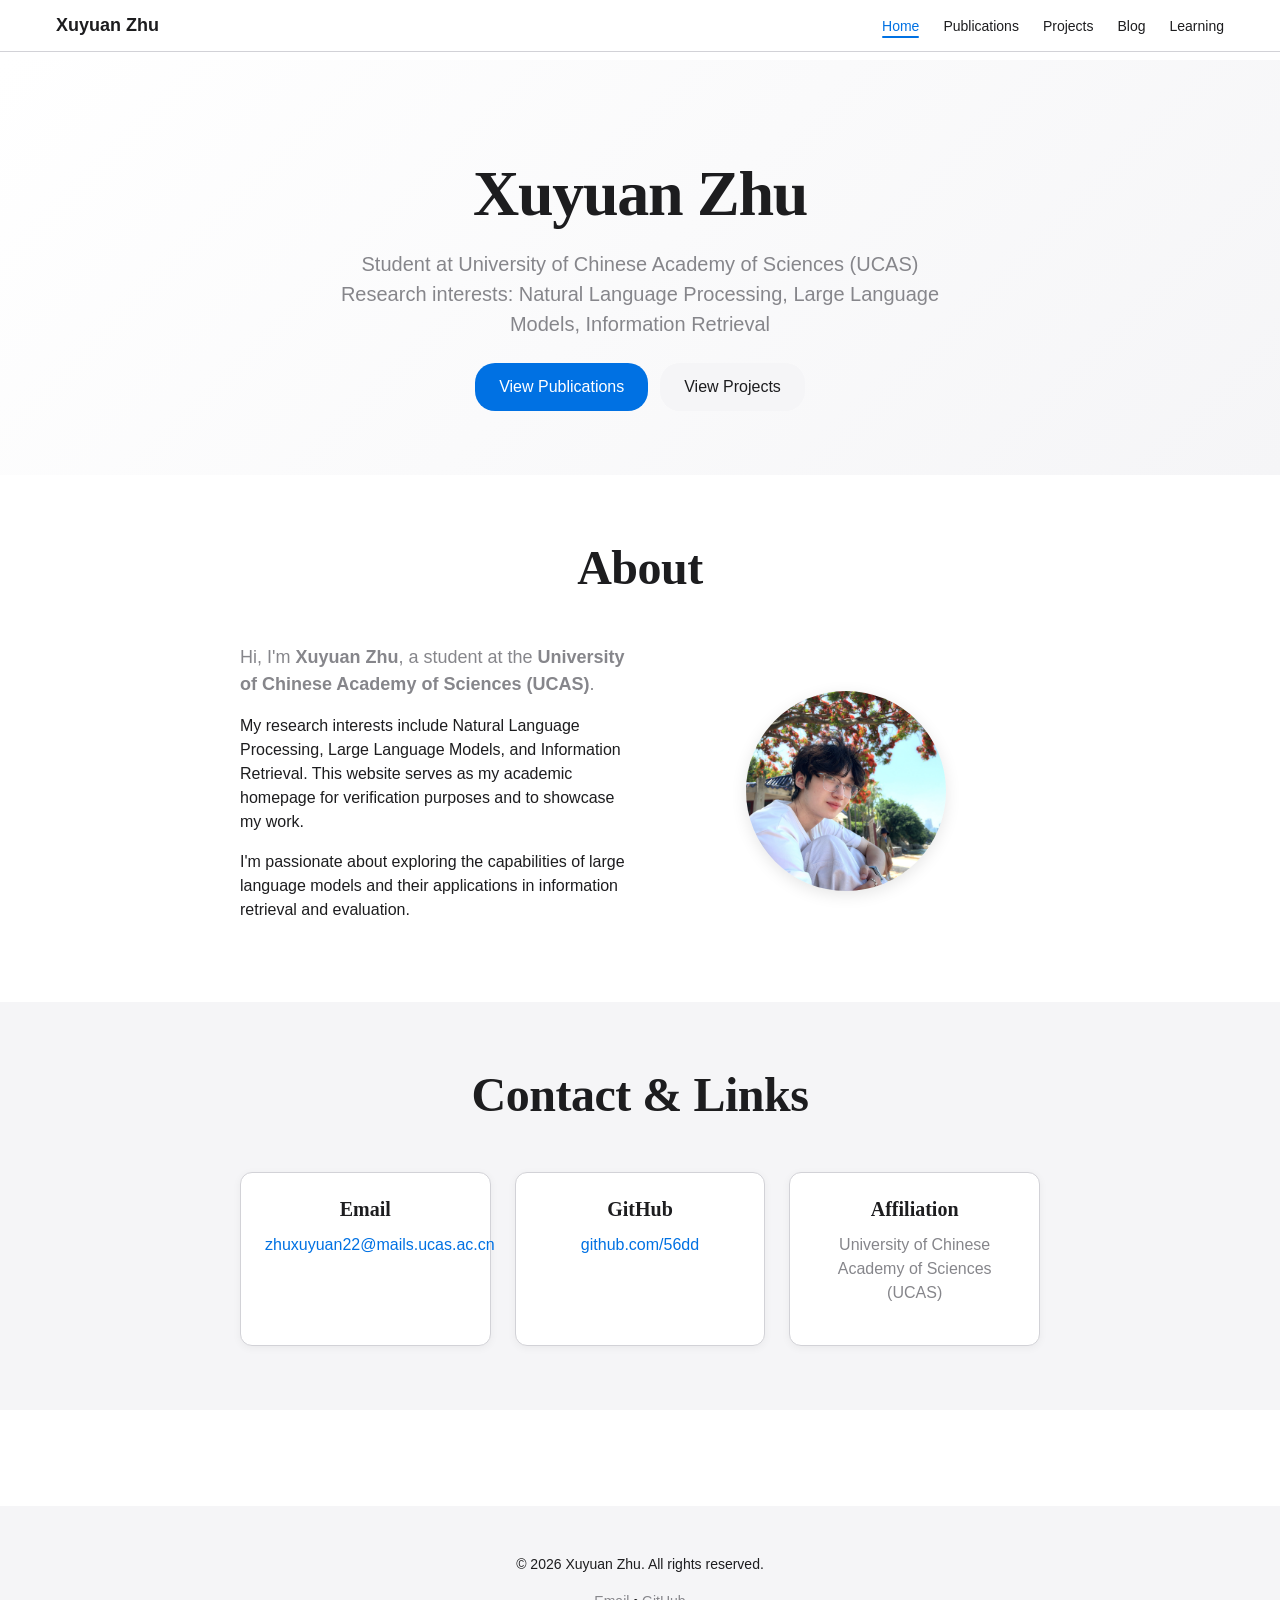
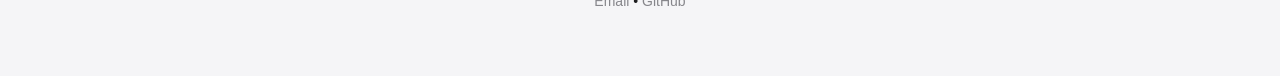
==== commit 4957e181: "添加了首页照片" ====
--- a/index.html
+++ b/index.html
@@ -348,6 +348,32 @@
     .card__description {
       color: var(--color-secondary);
       margin-bottom: var(--space-lg);
+    }
+
+    /* Profile Photo */
+    .profile-photo {
+      width: 200px;
+      height: 200px;
+      background: var(--color-subtle);
+      border-radius: 50%;
+      margin: 0 auto;
+      display: flex;
+      align-items: center;
+      justify-content: center;
+      overflow: hidden;
+      box-shadow: 0 4px 16px rgba(0, 0, 0, 0.1);
+      transition: all var(--transition-medium);
+    }
+
+    .profile-photo:hover {
+      transform: scale(1.05);
+      box-shadow: 0 8px 24px rgba(0, 0, 0, 0.15);
+    }
+
+    .profile-photo__image {
+      width: 100%;
+      height: 100%;
+      object-fit: cover;
     }
 
     /* Footer */
@@ -455,8 +481,8 @@
             </p>
           </div>
           <div class="text-center">
-            <div style="width: 200px; height: 200px; background: var(--color-subtle); border-radius: 50%; margin: 0 auto; display: flex; align-items: center; justify-content: center; color: var(--color-secondary); font-size: var(--text-sm);">
-              Photo
+            <div class="profile-photo">
+              <img src="myphotos/photo1.jpg" alt="Xuyuan Zhu" class="profile-photo__image">
             </div>
           </div>
         </div>
